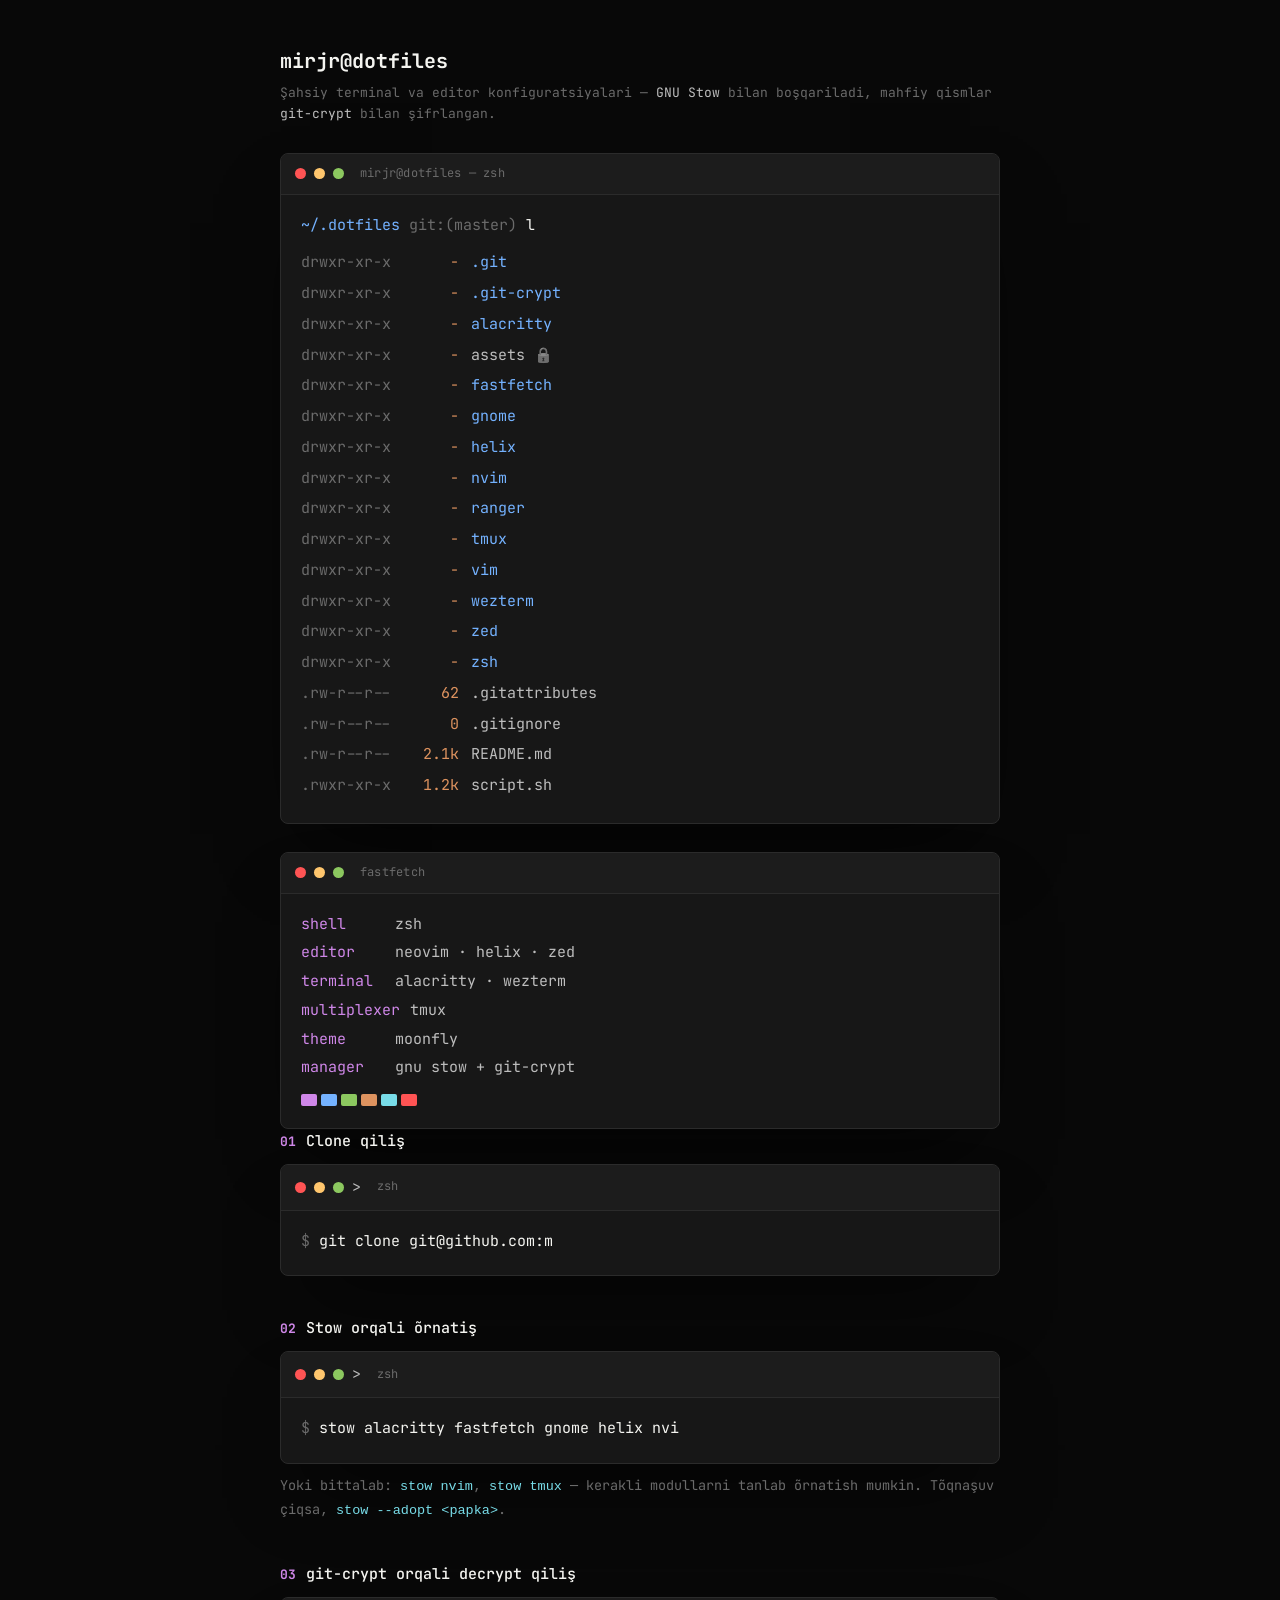
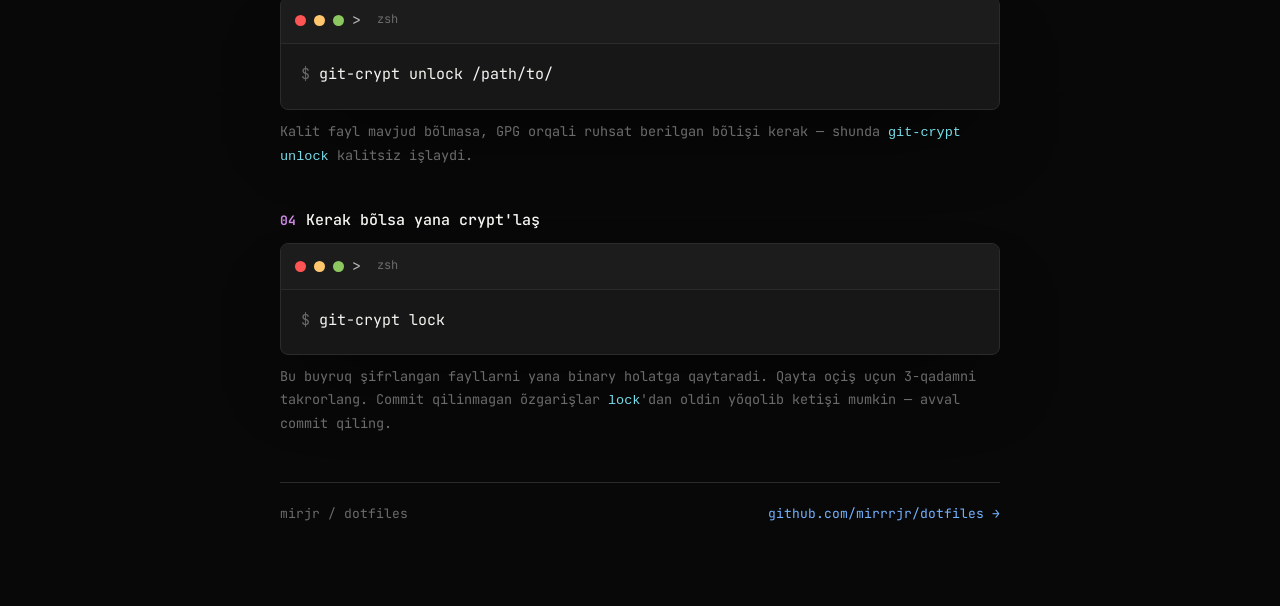
==== index.html @ 13a0bbcc "add index.html" ====
<!doctype html>
<html lang="uz">
    <head>
        <meta charset="UTF-8" />
        <meta name="viewport" content="width=device-width, initial-scale=1.0" />
        <title>mirjr/dotfiles</title>
        <meta
            name="description"
            content="Şahsiy dotfiles repozitoriysi — GNU Stow va git-crypt bilan boşqariladi."
        />
        <link rel="preconnect" href="https://fonts.googleapis.com" />
        <link rel="preconnect" href="https://fonts.gstatic.com" crossorigin />
        <link
            href="https://fonts.googleapis.com/css2?family=JetBrains+Mono:ital,wght@0,400;0,500;0,700;1,400&display=swap"
            rel="stylesheet"
        />
        <style>
            :root {
                --bg: #080808;
                --bg-alt: #171717;
                --bg-raised: #1c1c1c;
                --line: #2b2b2b;
                --fg: #bdbdbd;
                --fg-dim: #6b6b6b;
                --fg-bright: #f4f4f0;
                --purple: #cf87e8;
                --blue: #74b2ff;
                --green: #8cc85f;
                --orange: #de935f;
                --cyan: #78dce8;
                --red: #ff5454;
                --yellow: #ffc66d;
            }

            * {
                box-sizing: border-box;
            }
            html {
                scroll-behavior: smooth;
            }

            body {
                margin: 0;
                background: var(--bg);
                color: var(--fg);
                font-family:
                    "JetBrains Mono", ui-monospace, "SF Mono", Menlo, Consolas,
                    monospace;
                font-size: 15px;
                line-height: 1.65;
                -webkit-font-smoothing: antialiased;
            }

            ::selection {
                background: var(--purple);
                color: var(--bg);
            }

            a {
                color: var(--blue);
                text-decoration: none;
                border-bottom: 1px solid transparent;
            }
            a:hover {
                border-bottom-color: var(--blue);
            }

            .wrap {
                max-width: 760px;
                margin: 0 auto;
                padding: 5vh 20px 10vh;
            }

            /* ---------- terminal chrome ---------- */
            .term {
                background: var(--bg-alt);
                border: 1px solid var(--line);
                border-radius: 8px;
                overflow: hidden;
                box-shadow: 0 40px 80px -30px rgba(0, 0, 0, 0.7);
            }
            .term + .term {
                margin-top: 28px;
            }

            .term-bar {
                display: flex;
                align-items: center;
                gap: 8px;
                padding: 10px 14px;
                background: var(--bg-raised);
                border-bottom: 1px solid var(--line);
            }
            .dot {
                width: 11px;
                height: 11px;
                border-radius: 50%;
                background: var(--line);
            }
            .dot.red {
                background: var(--red);
            }
            .dot.yellow {
                background: var(--yellow);
            }
            .dot.green {
                background: var(--green);
            }

            .term-title {
                margin-left: 8px;
                font-size: 12px;
                color: var(--fg-dim);
                letter-spacing: 0.02em;
            }

            .term-body {
                padding: 18px 20px 22px;
            }

            .prompt {
                color: var(--green);
            }
            .prompt .path {
                color: var(--blue);
            }
            .prompt .sym {
                color: var(--fg-dim);
            }

            .cmd {
                color: var(--fg-bright);
            }
            .cmt {
                color: var(--fg-dim);
            }

            pre {
                margin: 10px 0 0;
                white-space: pre-wrap;
                word-break: break-word;
                font-family: inherit;
                font-size: 14px;
            }

            /* ---------- typing caret ---------- */
            .type-line {
                position: relative;
                white-space: pre;
            }
            .type-line .caret {
                display: inline-block;
                width: 8px;
                height: 1em;
                background: var(--green);
                margin-left: 2px;
                vertical-align: -2px;
                animation: blink 1s steps(1) infinite;
            }
            .type-line.done .caret {
                display: none;
            }
            @keyframes blink {
                50% {
                    opacity: 0;
                }
            }

            /* ---------- hero listing ---------- */
            .ls-row {
                display: grid;
                grid-template-columns: 90px 56px 1fr;
                gap: 12px;
                padding: 3px 0;
                opacity: 0;
                transform: translateY(-2px);
                animation: rowIn 0.25s ease forwards;
            }
            .ls-row .perm {
                color: var(--fg-dim);
            }
            .ls-row .size {
                color: var(--orange);
                text-align: right;
            }
            .ls-row .name.dir {
                color: var(--blue);
            }
            .ls-row .name.file {
                color: var(--fg);
            }
            .ls-row .name.enc::after {
                content: " 🔒";
                filter: grayscale(1);
                opacity: 0.6;
            }
            @keyframes rowIn {
                to {
                    opacity: 1;
                    transform: translateY(0);
                }
            }

            /* ---------- headings / steps ---------- */
            h1 {
                font-size: 20px;
                font-weight: 700;
                color: var(--fg-bright);
                margin: 0 0 4px;
            }
            .sub {
                color: var(--fg-dim);
                font-size: 13px;
                margin: 0 0 28px;
            }

            .step-head {
                display: flex;
                align-items: baseline;
                gap: 10px;
                margin: 0 0 10px;
            }
            .step-num {
                color: var(--purple);
                font-weight: 700;
                font-size: 13px;
            }
            .step-title {
                color: var(--fg-bright);
                font-weight: 500;
                font-size: 15px;
            }
            .step-note {
                color: var(--fg-dim);
                font-size: 13.5px;
                margin: 10px 0 0;
            }
            .step-note code {
                color: var(--cyan);
            }

            section {
                margin-top: 40px;
            }
            section:first-of-type {
                margin-top: 0;
            }

            /* ---------- fastfetch panel ---------- */
            .fetch {
                display: grid;
                grid-template-columns: 1fr;
                gap: 4px;
            }
            .fetch .row {
                display: flex;
                gap: 10px;
            }
            .fetch .key {
                color: var(--purple);
                min-width: 84px;
            }
            .fetch .val {
                color: var(--fg);
            }
            .fetch .bars {
                display: flex;
                gap: 4px;
                margin-top: 10px;
                flex-wrap: wrap;
            }
            .fetch .bar {
                width: 16px;
                height: 12px;
                border-radius: 2px;
            }

            /* ---------- footer ---------- */
            footer {
                margin-top: 48px;
                padding-top: 20px;
                border-top: 1px solid var(--line);
                color: var(--fg-dim);
                font-size: 13px;
                display: flex;
                justify-content: space-between;
                flex-wrap: wrap;
                gap: 8px;
            }

            @media (max-width: 560px) {
                .wrap {
                    padding: 6vw 14px 14vw;
                }
                .ls-row {
                    grid-template-columns: 60px 44px 1fr;
                    font-size: 13px;
                }
                .term-body {
                    padding: 14px 14px 18px;
                }
            }

            @media (prefers-reduced-motion: reduce) {
                .ls-row {
                    animation: none;
                    opacity: 1;
                    transform: none;
                }
                .caret {
                    animation: none;
                }
                html {
                    scroll-behavior: auto;
                }
            }
        </style>
    </head>
    <body>
        <div class="wrap">
            <h1>mirjr@dotfiles</h1>
            <p class="sub">
                Şahsiy terminal va editor konfiguratsiyalari —
                <span style="color: var(--fg)">GNU Stow</span> bilan
                boşqariladi, mahfiy qismlar
                <span style="color: var(--fg)">git-crypt</span> bilan
                şifrlangan.
            </p>

            <!-- HERO: repo tree -->
            <div class="term">
                <div class="term-bar">
                    <span class="dot red"></span><span class="dot yellow"></span
                    ><span class="dot green"></span>
                    <span class="term-title">mirjr@dotfiles — zsh</span>
                </div>
                <div class="term-body">
                    <div class="prompt">
                        <span class="path">~/.dotfiles</span>
                        <span class="sym">git:(master)</span>
                        <span class="cmd">l</span>
                    </div>
                    <div id="tree" style="margin-top: 10px"></div>
                </div>
            </div>

            <!-- FASTFETCH PANEL -->
            <div class="term">
                <div class="term-bar">
                    <span class="dot red"></span><span class="dot yellow"></span
                    ><span class="dot green"></span>
                    <span class="term-title">fastfetch</span>
                </div>
                <div class="term-body fetch">
                    <div class="row">
                        <span class="key">shell</span
                        ><span class="val">zsh</span>
                    </div>
                    <div class="row">
                        <span class="key">editor</span
                        ><span class="val">neovim · helix · zed</span>
                    </div>
                    <div class="row">
                        <span class="key">terminal</span
                        ><span class="val">alacritty · wezterm</span>
                    </div>
                    <div class="row">
                        <span class="key">multiplexer</span
                        ><span class="val">tmux</span>
                    </div>
                    <div class="row">
                        <span class="key">theme</span
                        ><span class="val">moonfly</span>
                    </div>
                    <div class="row">
                        <span class="key">manager</span
                        ><span class="val">gnu stow + git-crypt</span>
                    </div>
                    <div class="bars">
                        <div
                            class="bar"
                            style="background: var(--purple)"
                        ></div>
                        <div class="bar" style="background: var(--blue)"></div>
                        <div class="bar" style="background: var(--green)"></div>
                        <div
                            class="bar"
                            style="background: var(--orange)"
                        ></div>
                        <div class="bar" style="background: var(--cyan)"></div>
                        <div class="bar" style="background: var(--red)"></div>
                    </div>
                </div>
            </div>

            <!-- STEP 1 -->
            <section>
                <div class="step-head">
                    <span class="step-num">01</span
                    ><span class="step-title">Clone qiliş</span>
                </div>
                <div class="term">
                    <div class="term-bar">
                        <span class="dot red"></span
                        ><span class="dot yellow"></span
                        ><span class="dot green"></span> ><span
                            class="term-title"
                            >zsh</span
                        >
                    </div>
                    <div class="term-body" id="step1"></div>
                </div>
            </section>

            <!-- STEP 2 -->
            <section>
                <div class="step-head">
                    <span class="step-num">02</span
                    ><span class="step-title">Stow orqali õrnatiş</span>
                </div>
                <div class="term">
                    <div class="term-bar">
                        <span class="dot red"></span
                        ><span class="dot yellow"></span
                        ><span class="dot green"></span> ><span
                            class="term-title"
                            >zsh</span
                        >
                    </div>
                    <div class="term-body" id="step2"></div>
                </div>
                <p class="step-note">
                    Yoki bittalab: <code>stow nvim</code>,
                    <code>stow tmux</code> — kerakli modullarni tanlab õrnatish
                    mumkin. Tõqnaşuv çiqsa,
                    <code>stow --adopt &lt;papka&gt;</code>.
                </p>
            </section>

            <!-- STEP 3 -->
            <section>
                <div class="step-head">
                    <span class="step-num">03</span
                    ><span class="step-title"
                        >git-crypt orqali decrypt qiliş</span
                    >
                </div>
                <div class="term">
                    <div class="term-bar">
                        <span class="dot red"></span
                        ><span class="dot yellow"></span
                        ><span class="dot green"></span> ><span
                            class="term-title"
                            >zsh</span
                        >
                    </div>
                    <div class="term-body" id="step3"></div>
                </div>
                <p class="step-note">
                    Kalit fayl mavjud bõlmasa, GPG orqali ruhsat berilgan bõlişi
                    kerak — shunda <code>git-crypt unlock</code> kalitsiz
                    işlaydi.
                </p>
            </section>

            <!-- STEP 4 -->
            <section>
                <div class="step-head">
                    <span class="step-num">04</span
                    ><span class="step-title">Kerak bõlsa yana crypt'laş</span>
                </div>
                <div class="term">
                    <div class="term-bar">
                        <span class="dot red"></span
                        ><span class="dot yellow"></span
                        ><span class="dot green"></span> ><span
                            class="term-title"
                            >zsh</span
                        >
                    </div>
                    <div class="term-body" id="step4"></div>
                </div>
                <p class="step-note">
                    Bu buyruq şifrlangan fayllarni yana binary holatga
                    qaytaradi. Qayta oçiş uçun 3-qadamni takrorlang. Commit
                    qilinmagan õzgarişlar <code>lock</code>'dan oldin yõqolib
                    ketişi mumkin — avval commit qiling.
                </p>
            </section>

            <footer>
                <span>mirjr / dotfiles</span>
                <a href="https://github.com/mirrrjr/dotfiles"
                    >github.com/mirrrjr/dotfiles →</a
                >
            </footer>
        </div>

        <script>
            const TREE = [
                ["drwxr-xr-x", "-", ".git", "dir"],
                ["drwxr-xr-x", "-", ".git-crypt", "dir"],
                ["drwxr-xr-x", "-", "alacritty", "dir"],
                ["drwxr-xr-x", "-", "assets", "enc"],
                ["drwxr-xr-x", "-", "fastfetch", "dir"],
                ["drwxr-xr-x", "-", "gnome", "dir"],
                ["drwxr-xr-x", "-", "helix", "dir"],
                ["drwxr-xr-x", "-", "nvim", "dir"],
                ["drwxr-xr-x", "-", "ranger", "dir"],
                ["drwxr-xr-x", "-", "tmux", "dir"],
                ["drwxr-xr-x", "-", "vim", "dir"],
                ["drwxr-xr-x", "-", "wezterm", "dir"],
                ["drwxr-xr-x", "-", "zed", "dir"],
                ["drwxr-xr-x", "-", "zsh", "dir"],
                [".rw-r--r--", "62", ".gitattributes", "file"],
                [".rw-r--r--", "0", ".gitignore", "file"],
                [".rw-r--r--", "2.1k", "README.md", "file"],
                [".rwxr-xr-x", "1.2k", "script.sh", "file"],
            ];

            function renderTree() {
                const host = document.getElementById("tree");
                TREE.forEach((row, i) => {
                    const [perm, size, name, kind] = row;
                    const el = document.createElement("div");
                    el.className = "ls-row";
                    el.style.animationDelay = i * 28 + "ms";
                    const nameClass =
                        kind === "dir"
                            ? "dir"
                            : kind === "enc"
                              ? "file enc"
                              : "file";
                    el.innerHTML =
                        '<span class="perm">' +
                        perm +
                        "</span>" +
                        '<span class="size">' +
                        size +
                        "</span>" +
                        '<span class="name ' +
                        nameClass +
                        '">' +
                        name +
                        "</span>";
                    host.appendChild(el);
                });
            }

            function typeInto(hostId, lines, speed) {
                const host = document.getElementById(hostId);
                let li = 0;

                function nextLine() {
                    if (li >= lines.length) return;
                    const { prompt, text, comment } = lines[li];
                    const row = document.createElement("div");
                    row.className = "type-line done";
                    host.appendChild(row);

                    const promptSpan = document.createElement("span");
                    promptSpan.className = "prompt";
                    promptSpan.innerHTML = '<span class="sym">$</span> ';
                    row.appendChild(promptSpan);

                    const cmdSpan = document.createElement("span");
                    cmdSpan.className = "cmd";
                    row.appendChild(cmdSpan);

                    const caret = document.createElement("span");
                    caret.className = "caret";
                    row.appendChild(caret);

                    let ci = 0;
                    const iv = setInterval(() => {
                        cmdSpan.textContent = text.slice(0, ci + 1);
                        ci++;
                        if (ci >= text.length) {
                            clearInterval(iv);
                            caret.remove();
                            if (comment) {
                                const c = document.createElement("span");
                                c.className = "cmt";
                                c.textContent = "  " + comment;
                                row.appendChild(c);
                            }
                            li++;
                            setTimeout(nextLine, 260);
                        }
                    }, speed);
                }
                nextLine();
            }

            if (window.matchMedia("(prefers-reduced-motion: reduce)").matches) {
                renderTree();
                document
                    .querySelectorAll(".ls-row")
                    .forEach((r) => (r.style.animationDelay = "0ms"));
                const dump = (id, lines) => {
                    document.getElementById(id).innerHTML = lines
                        .map(
                            (l) =>
                                '<div class="type-line done"><span class="prompt"><span class="sym">$</span></span> <span class="cmd">' +
                                l.text +
                                "</span>" +
                                (l.comment
                                    ? '<span class="cmt">  ' +
                                      l.comment +
                                      "</span>"
                                    : "") +
                                "</div>",
                        )
                        .join("");
                };
                dump("step1", [
                    {
                        text: "git clone git@github.com:mirrrjr/dotfiles.git ~/.dotfiles",
                    },
                    { text: "cd ~/.dotfiles" },
                ]);
                dump("step2", [
                    {
                        text: "stow alacritty fastfetch gnome helix nvim ranger tmux vim wezterm zed zsh",
                    },
                    { text: "stow */", comment: "yoki barchasini birdaniga" },
                ]);
                dump("step3", [
                    { text: "git-crypt unlock /path/to/key" },
                    {
                        text: "git-crypt unlock",
                        comment: "kalit fayl bõlmasa, GPG orqali",
                    },
                ]);
                dump("step4", [{ text: "git-crypt lock" }]);
            } else {
                renderTree();
                const io = new IntersectionObserver(
                    (entries) => {
                        entries.forEach((entry) => {
                            if (!entry.isIntersecting) return;
                            const id = entry.target.id;
                            io.unobserve(entry.target);
                            if (id === "step1")
                                typeInto(
                                    "step1",
                                    [
                                        {
                                            text: "git clone git@github.com:mirrrjr/dotfiles.git ~/.dotfiles",
                                        },
                                        { text: "cd ~/.dotfiles" },
                                    ],
                                    18,
                                );
                            if (id === "step2")
                                typeInto(
                                    "step2",
                                    [
                                        {
                                            text: "stow alacritty fastfetch gnome helix nvim ranger tmux vim wezterm zed zsh",
                                        },
                                        {
                                            text: "stow */",
                                            comment:
                                                "yoki barchasini birdaniga",
                                        },
                                    ],
                                    12,
                                );
                            if (id === "step3")
                                typeInto(
                                    "step3",
                                    [
                                        {
                                            text: "git-crypt unlock /path/to/key",
                                        },
                                        {
                                            text: "git-crypt unlock",
                                            comment:
                                                "kalit fayl bõlmasa, GPG orqali",
                                        },
                                    ],
                                    18,
                                );
                            if (id === "step4")
                                typeInto(
                                    "step4",
                                    [{ text: "git-crypt lock" }],
                                    22,
                                );
                        });
                    },
                    { threshold: 0.4 },
                );
                ["step1", "step2", "step3", "step4"].forEach((id) =>
                    io.observe(document.getElementById(id)),
                );
            }
        </script>
    </body>
</html>
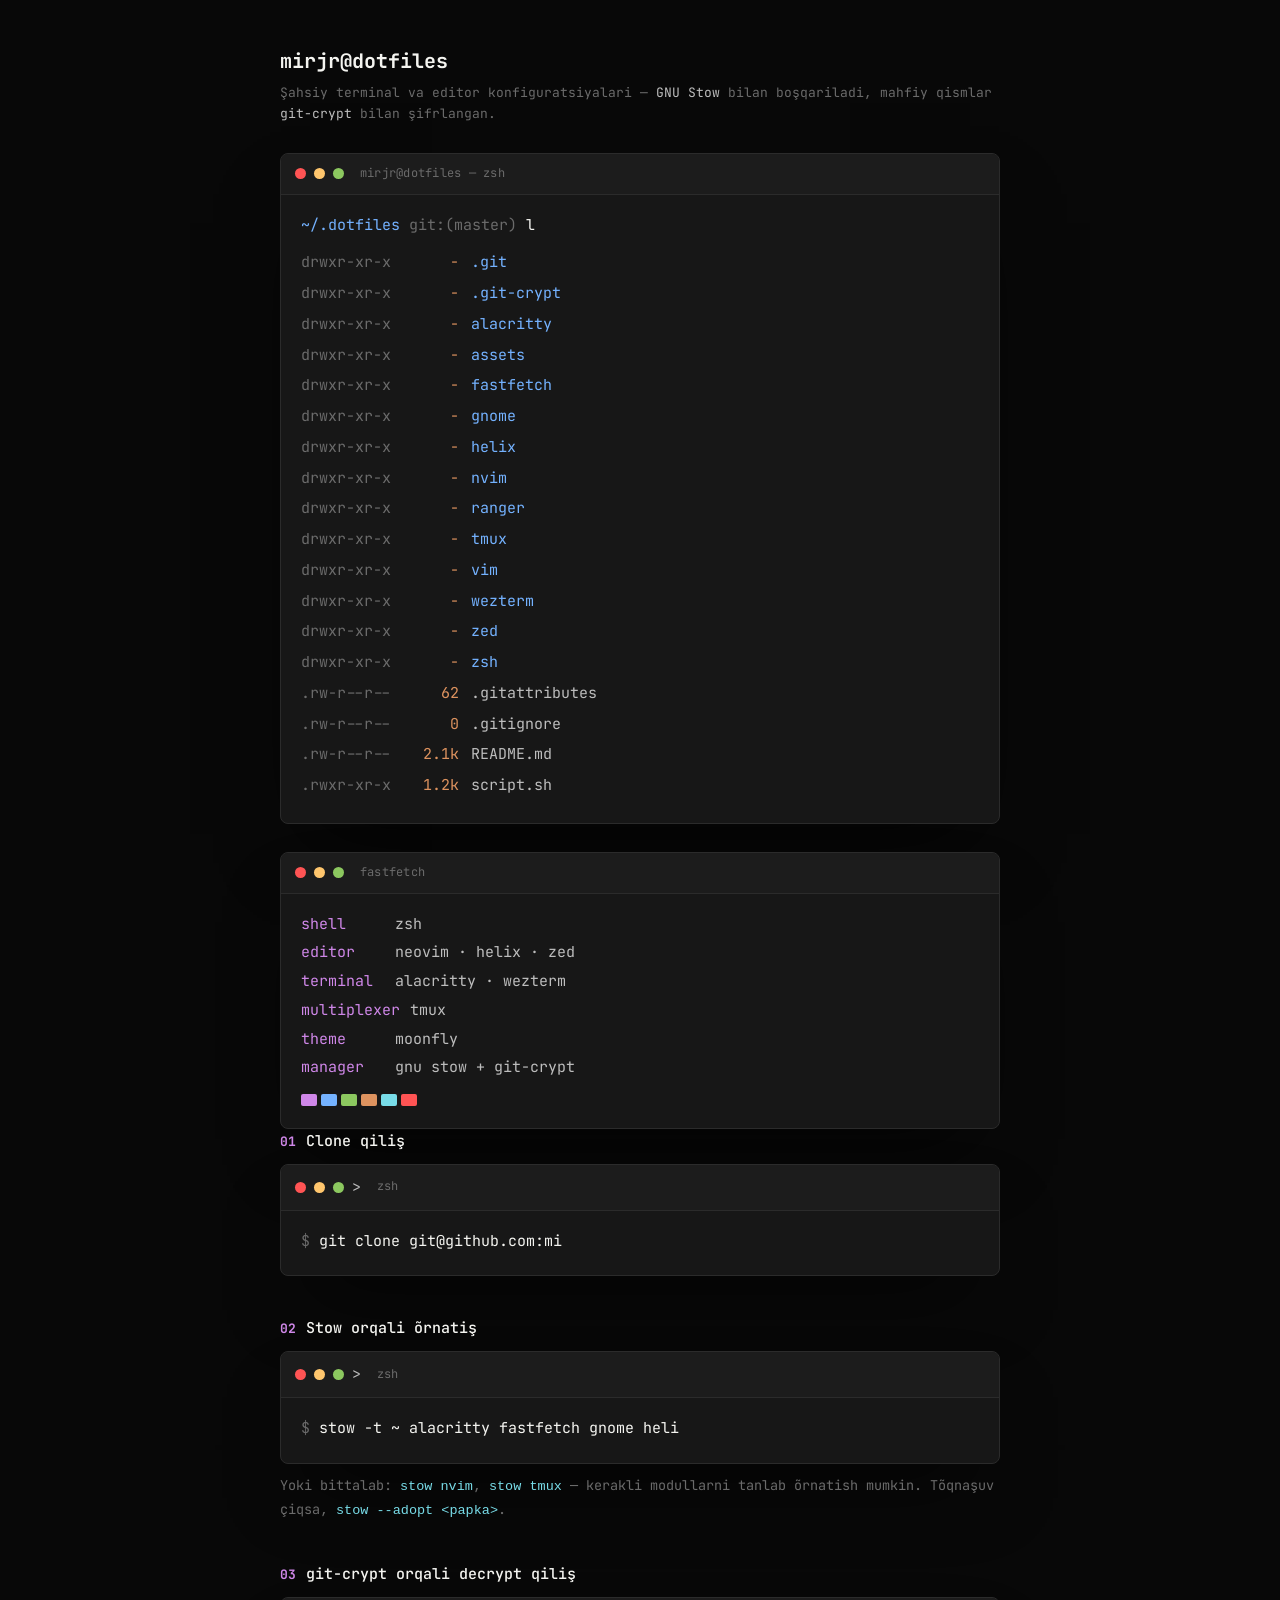
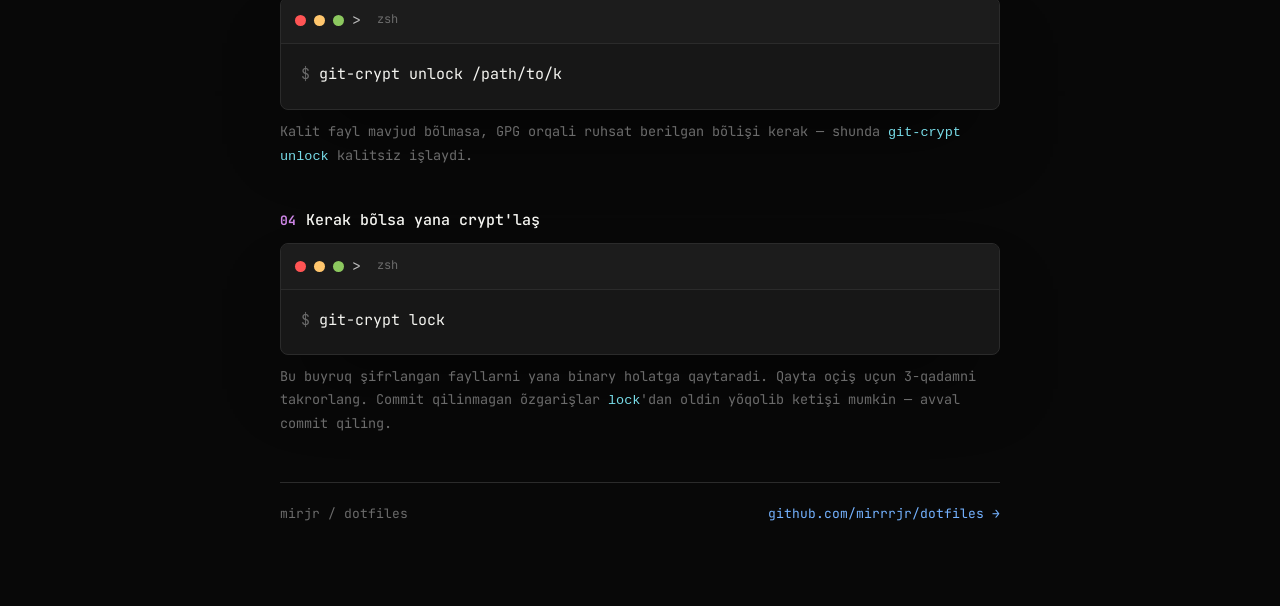
==== commit d7077a63: "update readme & index.html" ====
--- a/index.html
+++ b/index.html
@@ -501,7 +501,7 @@
                 ["drwxr-xr-x", "-", ".git", "dir"],
                 ["drwxr-xr-x", "-", ".git-crypt", "dir"],
                 ["drwxr-xr-x", "-", "alacritty", "dir"],
-                ["drwxr-xr-x", "-", "assets", "enc"],
+                ["drwxr-xr-x", "-", "assets", "dir"],
                 ["drwxr-xr-x", "-", "fastfetch", "dir"],
                 ["drwxr-xr-x", "-", "gnome", "dir"],
                 ["drwxr-xr-x", "-", "helix", "dir"],
@@ -621,9 +621,12 @@
                 ]);
                 dump("step2", [
                     {
-                        text: "stow alacritty fastfetch gnome helix nvim ranger tmux vim wezterm zed zsh",
+                        text: "stow -t ~ alacritty fastfetch gnome helix nvim ranger tmux vim wezterm zed zsh",
                     },
-                    { text: "stow */", comment: "yoki barchasini birdaniga" },
+                    {
+                        text: "stow -t ~ */",
+                        comment: "yoki barchasini birdaniga",
+                    },
                 ]);
                 dump("step3", [
                     { text: "git-crypt unlock /path/to/key" },
@@ -657,10 +660,10 @@
                                     "step2",
                                     [
                                         {
-                                            text: "stow alacritty fastfetch gnome helix nvim ranger tmux vim wezterm zed zsh",
+                                            text: "stow -t ~ alacritty fastfetch gnome helix nvim ranger tmux vim wezterm zed zsh",
                                         },
                                         {
-                                            text: "stow */",
+                                            text: "stow -t ~ */",
                                             comment:
                                                 "yoki barchasini birdaniga",
                                         },
